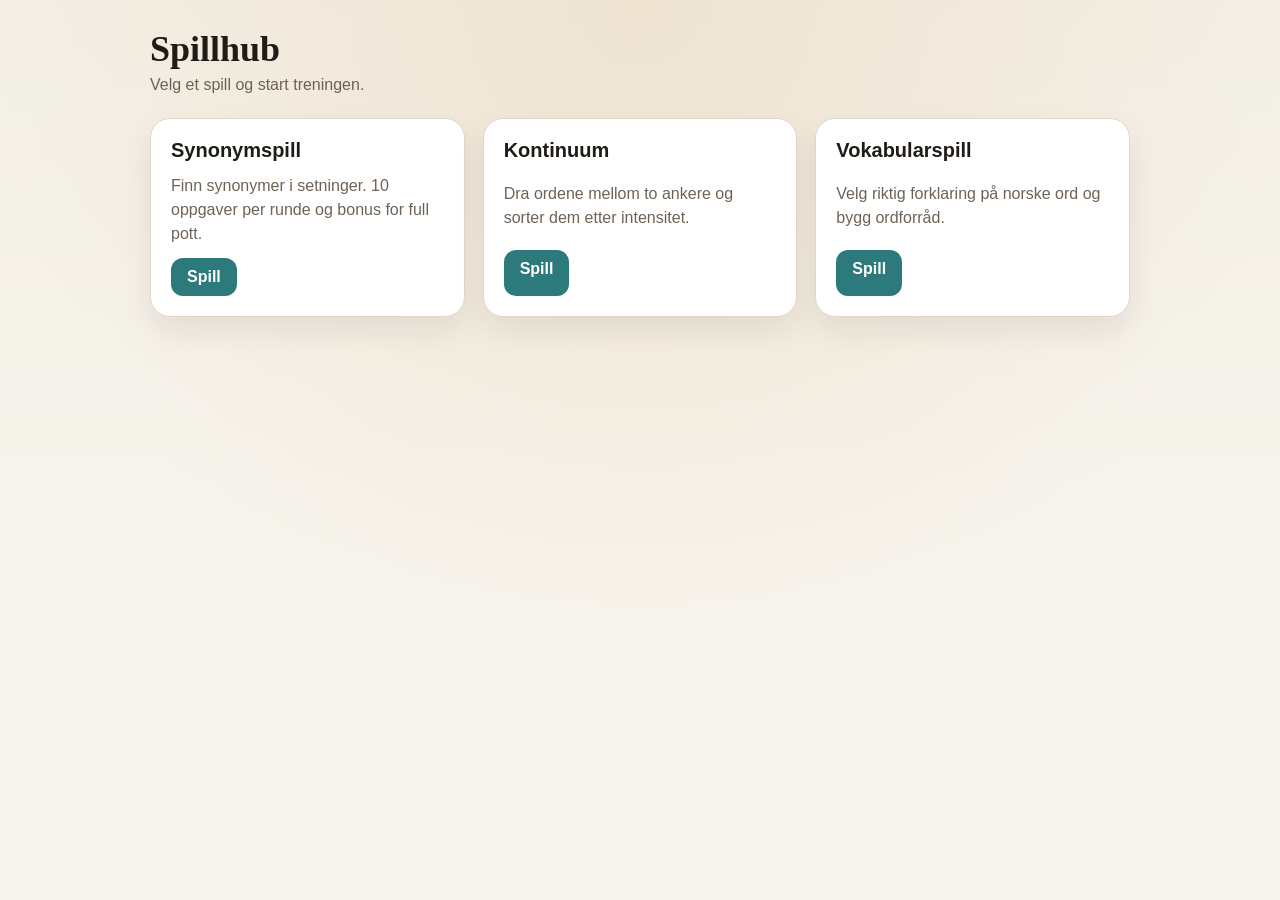
==== index.html @ cb296609 "initial commit" ====
<!doctype html>
<html lang="no">
<head>
  <meta charset="utf-8" />
  <meta name="viewport" content="width=device-width, initial-scale=1" />
  <title>Spillhub</title>
  <link rel="stylesheet" href="style.css" />
</head>
<body>
  <main class="hub">
    <header class="hero">
      <div>
        <div class="hero-title">Spillhub</div>
        <div class="hero-subtitle">Velg et spill og start treningen.</div>
      </div>
    </header>

    <section class="grid">
      <article class="card">
        <div class="card-title">Synonymspill</div>
        <p class="card-text">
          Finn synonymer i setninger. 10 oppgaver per runde og bonus for full pott.
        </p>
        <a class="btn" href="games/synonymspill/index.html">Spill</a>
      </article>

      <article class="card">
        <div class="card-title">Kontinuum</div>
        <p class="card-text">
          Dra ordene mellom to ankere og sorter dem etter intensitet.
        </p>
        <a class="btn" href="games/kontinuum/index.html">Spill</a>
      </article>

      <article class="card">
        <div class="card-title">Vokabularspill</div>
        <p class="card-text">
          Velg riktig forklaring p&aring; norske ord og bygg ordforr&aring;d.
        </p>
        <a class="btn" href="games/vokabularspill/index.html">Spill</a>
      </article>
    </section>
  </main>
</body>
</html>
---- style.css ----
:root {
  --bg: #f3efe6;
  --card: #ffffff;
  --ink: #1f1b16;
  --muted: #6e6256;
  --accent: #2c7a7b;
  --line: #e2d7c7;
}

* {
  box-sizing: border-box;
}

body {
  margin: 0;
  font-family: "Trebuchet MS", "Lucida Sans Unicode", sans-serif;
  background:
    radial-gradient(circle at top, #efe4d2, transparent 60%),
    linear-gradient(180deg, var(--bg), #f8f5ee 70%);
  color: var(--ink);
  min-height: 100vh;
  padding: 28px 16px 48px;
}

.hub {
  max-width: 980px;
  margin: 0 auto;
  display: grid;
  gap: 24px;
}

.hero-title {
  font-family: "Palatino Linotype", "Book Antiqua", Palatino, serif;
  font-size: 36px;
  font-weight: 700;
}

.hero-subtitle {
  color: var(--muted);
  margin-top: 6px;
}

.grid {
  display: grid;
  gap: 18px;
  grid-template-columns: repeat(auto-fit, minmax(260px, 1fr));
}

.card {
  background: var(--card);
  border: 1px solid var(--line);
  border-radius: 20px;
  padding: 20px;
  box-shadow: 0 14px 30px rgba(31, 27, 22, 0.08);
  display: grid;
  gap: 12px;
}

.card-title {
  font-size: 20px;
  font-weight: 700;
}

.card-text {
  color: var(--muted);
  line-height: 1.5;
  margin: 0;
}

.btn {
  justify-self: start;
  text-decoration: none;
  background: var(--accent);
  color: #fff;
  border-radius: 12px;
  padding: 10px 16px;
  font-weight: 700;
}
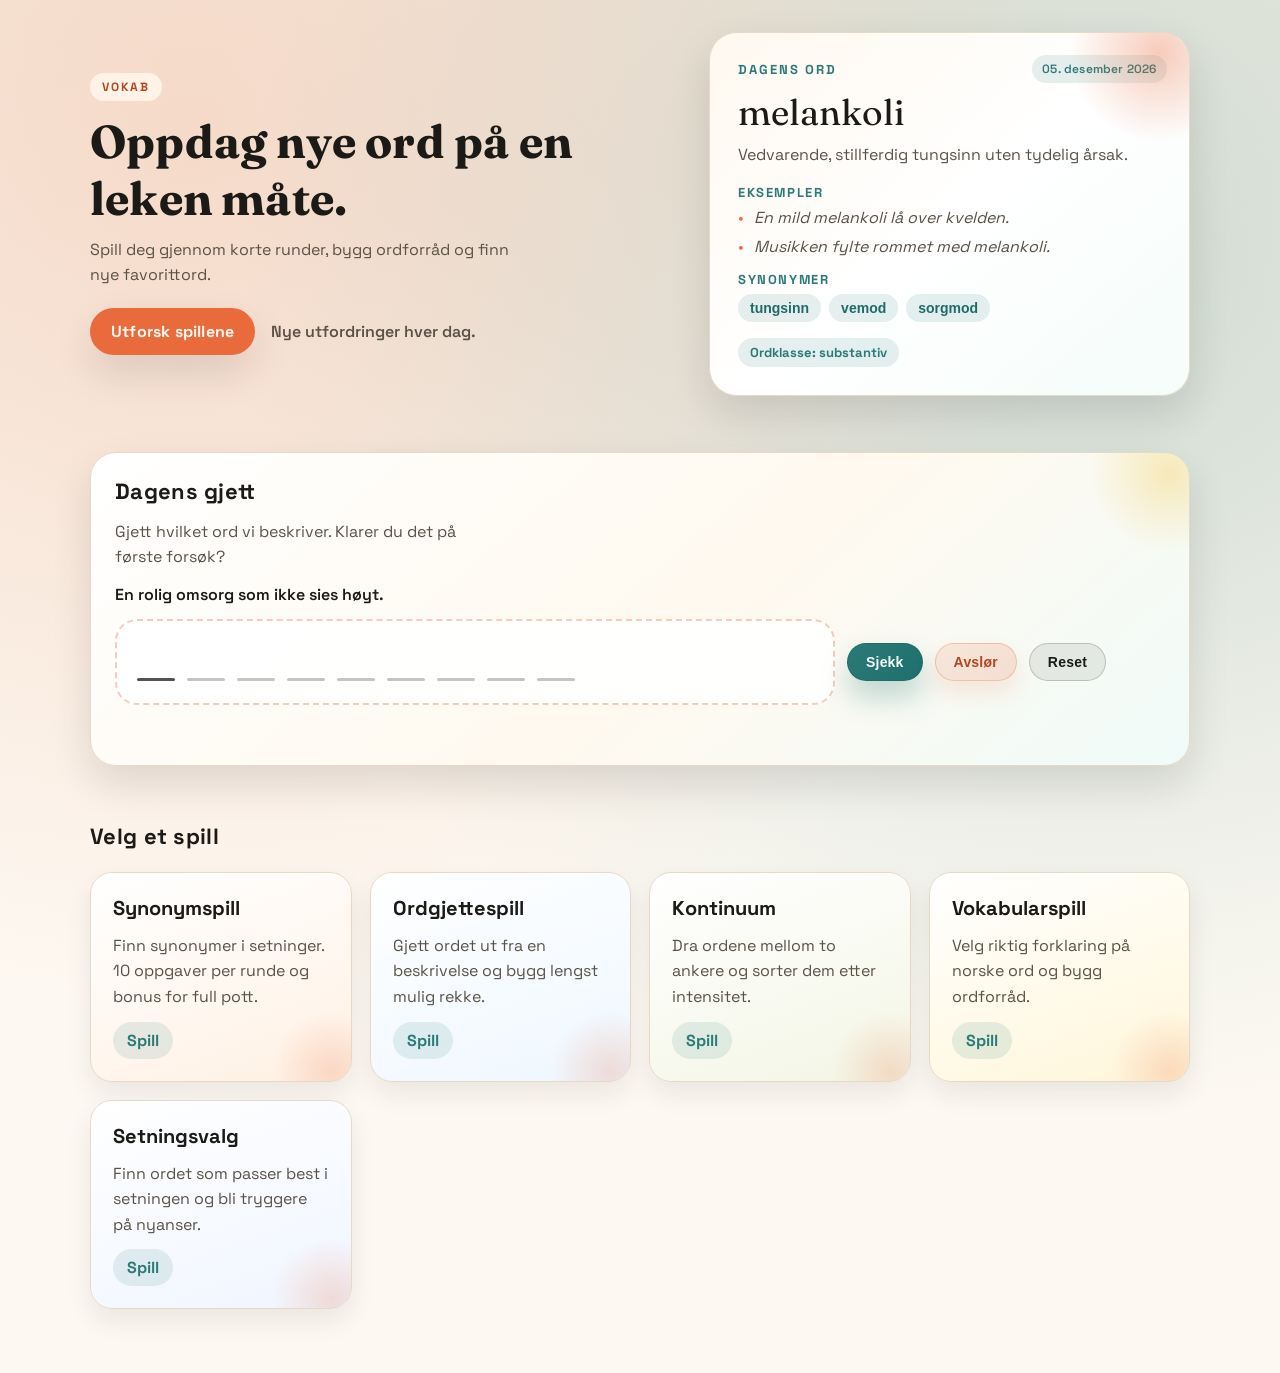
==== commit e16a1eb8: "Ny versjon av Vokabul med to nye spill" ====
--- a/index.html
+++ b/index.html
@@ -4,42 +4,129 @@
   <meta charset="utf-8" />
   <meta name="viewport" content="width=device-width, initial-scale=1" />
   <title>Spillhub</title>
+  <link rel="preconnect" href="https://fonts.googleapis.com" />
+  <link rel="preconnect" href="https://fonts.gstatic.com" crossorigin />
+  <link href="https://fonts.googleapis.com/css2?family=Fraunces:wght@600;700&family=Space+Grotesk:wght@400;600;700&display=swap" rel="stylesheet" />
   <link rel="stylesheet" href="style.css" />
 </head>
 <body>
-  <main class="hub">
+  <main class="landing">
     <header class="hero">
-      <div>
-        <div class="hero-title">Spillhub</div>
-        <div class="hero-subtitle">Velg et spill og start treningen.</div>
+      <div class="hero-copy">
+        <div class="hero-kicker">Vokab</div>
+        <h1>Oppdag nye ord p&aring; en leken m&aring;te.</h1>
+        <p class="hero-subtitle">
+          Spill deg gjennom korte runder, bygg ordforr&aring;d og finn nye favorittord.
+        </p>
+        <div class="hero-actions">
+          <a class="btn primary" href="#spill">Utforsk spillene</a>
+          <span class="hero-note">Nye utfordringer hver dag.</span>
+        </div>
+      </div>
+
+      <div class="daily-card" id="dagens-ord">
+        <div class="daily-label">Dagens ord</div>
+        <div class="daily-date" id="word-date"></div>
+        <div class="daily-word" id="word-title">Laster ord...</div>
+        <p class="daily-desc" id="word-desc">
+          Finner et uvanlig ord og en forklaring som passer i dag.
+        </p>
+        <div class="daily-details">
+          <div class="daily-block">
+            <div class="daily-block-title">Eksempler</div>
+            <ul class="daily-list" id="word-examples"></ul>
+          </div>
+          <div class="daily-block">
+            <div class="daily-block-title">Synonymer</div>
+            <div class="daily-tags" id="word-synonyms"></div>
+          </div>
+        </div>
+        <div class="daily-meta" id="word-meta"></div>
       </div>
     </header>
 
-    <section class="grid">
-      <article class="card">
-        <div class="card-title">Synonymspill</div>
-        <p class="card-text">
-          Finn synonymer i setninger. 10 oppgaver per runde og bonus for full pott.
+    <section class="quick-guess" id="dagens-gjett">
+      <div class="quick-card">
+        <div class="quick-title">Dagens gjett</div>
+        <p class="quick-text">
+          Gjett hvilket ord vi beskriver. Klarer du det p&aring; f&oslash;rste fors&oslash;k?
         </p>
-        <a class="btn" href="games/synonymspill/index.html">Spill</a>
-      </article>
+        <div class="quick-clue" id="quick-clue">Laster oppgave...</div>
+        <div class="quick-form">
+          <div class="quick-slots" id="quick-slots" role="textbox" tabindex="0" aria-label="Skriv ordet"></div>
+          <button class="btn secondary" id="quick-check" type="button">Sjekk</button>
+          <button class="btn ghost" id="quick-reveal" type="button">Avsl&oslash;r</button>
+          <button class="btn admin" id="quick-reset" type="button">Reset</button>
+        </div>
+        <div class="quick-feedback" id="quick-feedback"></div>
+      </div>
+    </section>
 
-      <article class="card">
-        <div class="card-title">Kontinuum</div>
-        <p class="card-text">
-          Dra ordene mellom to ankere og sorter dem etter intensitet.
-        </p>
-        <a class="btn" href="games/kontinuum/index.html">Spill</a>
-      </article>
+    <section class="games" id="spill">
+      <div class="section-title">Velg et spill</div>
+      <div class="grid">
+        <a class="card card-synonym" href="games/synonymspill/index.html">
+          <div class="card-title">Synonymspill</div>
+          <p class="card-text">
+            Finn synonymer i setninger. 10 oppgaver per runde og bonus for full pott.
+          </p>
+          <span class="card-cta">Spill</span>
+        </a>
 
-      <article class="card">
-        <div class="card-title">Vokabularspill</div>
-        <p class="card-text">
-          Velg riktig forklaring p&aring; norske ord og bygg ordforr&aring;d.
-        </p>
-        <a class="btn" href="games/vokabularspill/index.html">Spill</a>
-      </article>
+        <a class="card card-ordgjett" href="games/ordgjettespill/index.html">
+          <div class="card-title">Ordgjettespill</div>
+          <p class="card-text">
+            Gjett ordet ut fra en beskrivelse og bygg lengst mulig rekke.
+          </p>
+          <span class="card-cta">Spill</span>
+        </a>
+
+        <a class="card card-kontinuum" href="games/kontinuum/index.html">
+          <div class="card-title">Kontinuum</div>
+          <p class="card-text">
+            Dra ordene mellom to ankere og sorter dem etter intensitet.
+          </p>
+          <span class="card-cta">Spill</span>
+        </a>
+
+        <a class="card card-vokabular" href="games/vokabularspill/index.html">
+          <div class="card-title">Vokabularspill</div>
+          <p class="card-text">
+            Velg riktig forklaring p&aring; norske ord og bygg ordforr&aring;d.
+          </p>
+          <span class="card-cta">Spill</span>
+        </a>
+
+        <a class="card card-setning" href="games/setningsvalg/index.html">
+          <div class="card-title">Setningsvalg</div>
+          <p class="card-text">
+            Finn ordet som passer best i setningen og bli tryggere p&aring; nyanser.
+          </p>
+          <span class="card-cta">Spill</span>
+        </a>
+      </div>
     </section>
   </main>
+
+  <script>
+    (function () {
+      if (window.location.protocol === "file:") {
+        const titleEl = document.getElementById("word-title");
+        const descEl = document.getElementById("word-desc");
+        if (titleEl) titleEl.textContent = "Start en lokal server";
+        if (descEl) {
+          descEl.textContent =
+            "ES-moduler kan ikke lastes direkte fra file://. Kjør siden via localhost for å se dagens ord.";
+        }
+        return;
+      }
+
+      const moduleScript = document.createElement("script");
+      moduleScript.type = "module";
+      moduleScript.textContent =
+        'import { loadDailyWord, loadQuickGuess } from "./js/words/index.js"; loadDailyWord(); loadQuickGuess();';
+      document.head.appendChild(moduleScript);
+    })();
+  </script>
 </body>
 </html>
--- a/style.css
+++ b/style.css
@@ -1,10 +1,13 @@
 :root {
-  --bg: #f3efe6;
+  --bg: #f7f1e6;
   --card: #ffffff;
-  --ink: #1f1b16;
-  --muted: #6e6256;
-  --accent: #2c7a7b;
-  --line: #e2d7c7;
+  --ink: #1b1a17;
+  --muted: #5a5247;
+  --accent: #e96b3c;
+  --accent-2: #2b7a78;
+  --accent-3: #f2c94c;
+  --line: #e7d9c7;
+  --shadow: 0 18px 40px rgba(21, 18, 14, 0.12);
 }
 
 * {
@@ -13,47 +16,668 @@
 
 body {
   margin: 0;
-  font-family: "Trebuchet MS", "Lucida Sans Unicode", sans-serif;
+  font-family: "Space Grotesk", "Trebuchet MS", sans-serif;
   background:
-    radial-gradient(circle at top, #efe4d2, transparent 60%),
-    linear-gradient(180deg, var(--bg), #f8f5ee 70%);
+    radial-gradient(circle at 15% 10%, rgba(233, 107, 60, 0.18), transparent 55%),
+    radial-gradient(circle at 85% 20%, rgba(43, 122, 120, 0.2), transparent 55%),
+    linear-gradient(180deg, var(--bg), #fdf9f2 65%);
   color: var(--ink);
   min-height: 100vh;
-  padding: 28px 16px 48px;
-}
-
-.hub {
-  max-width: 980px;
+  padding: 32px 16px 64px;
+}
+
+.landing {
+  max-width: 1100px;
   margin: 0 auto;
   display: grid;
-  gap: 24px;
-}
-
-.hero-title {
-  font-family: "Palatino Linotype", "Book Antiqua", Palatino, serif;
-  font-size: 36px;
-  font-weight: 700;
+  gap: 56px;
+}
+
+.hero {
+  display: grid;
+  gap: 32px;
+  grid-template-columns: minmax(0, 1.1fr) minmax(0, 0.9fr);
+  align-items: center;
+  animation: fadeUp 0.8s ease both;
+}
+
+.hero-copy h1 {
+  font-family: "Fraunces", "Times New Roman", serif;
+  font-size: clamp(32px, 4vw, 46px);
+  margin: 12px 0 10px;
+  letter-spacing: 0.2px;
+}
+
+.hero-kicker {
+  display: inline-flex;
+  align-items: center;
+  gap: 8px;
+  background: #fff3e8;
+  color: #b34720;
+  padding: 6px 12px;
+  border-radius: 999px;
+  font-weight: 700;
+  text-transform: uppercase;
+  letter-spacing: 1.8px;
+  font-size: 12px;
 }
 
 .hero-subtitle {
   color: var(--muted);
+  margin: 0;
+  max-width: 440px;
+  line-height: 1.6;
+}
+
+.hero-actions {
+  display: flex;
+  flex-wrap: wrap;
+  align-items: center;
+  gap: 16px;
+  margin-top: 20px;
+}
+
+.hero-note {
+  color: var(--muted);
+  font-weight: 600;
+}
+
+.btn {
+  display: inline-flex;
+  align-items: center;
+  gap: 10px;
+  text-decoration: none;
+  background: var(--accent);
+  color: #fff8f2;
+  border: 1px solid transparent;
+  border-radius: 999px;
+  padding: 12px 20px;
+  font-weight: 700;
+  letter-spacing: 0.2px;
+  box-shadow: var(--shadow);
+  transition: transform 0.2s ease, box-shadow 0.2s ease;
+}
+
+.btn:focus-visible {
+  outline: 3px solid rgba(233, 107, 60, 0.35);
+  outline-offset: 2px;
+}
+
+.btn:hover {
+  transform: translateY(-2px);
+  box-shadow: 0 22px 40px rgba(233, 107, 60, 0.28);
+}
+
+.daily-card {
+  background: linear-gradient(140deg, #fff8ef, #ffffff 50%, #f5fdfb 100%);
+  border: 1px solid var(--line);
+  border-radius: 28px;
+  padding: 28px;
+  box-shadow: var(--shadow);
+  position: relative;
+  overflow: hidden;
+  min-height: 240px;
+  animation: floatIn 1s ease both;
+}
+
+.daily-card::after {
+  content: "";
+  position: absolute;
+  width: 180px;
+  height: 180px;
+  right: -60px;
+  top: -70px;
+  background: radial-gradient(circle, rgba(233, 107, 60, 0.35), transparent 70%);
+}
+
+.daily-label {
+  font-size: 13px;
+  text-transform: uppercase;
+  letter-spacing: 2px;
+  font-weight: 700;
+  color: var(--accent-2);
+}
+
+.daily-date {
+  position: absolute;
+  top: 22px;
+  right: 22px;
+  font-size: 12px;
+  font-weight: 600;
+  color: var(--accent-2);
+  background: rgba(43, 122, 120, 0.12);
+  padding: 6px 10px;
+  border-radius: 999px;
+  letter-spacing: 0.2px;
+}
+
+.daily-word {
+  font-family: "Fraunces", "Times New Roman", serif;
+  font-size: clamp(28px, 3.4vw, 36px);
+  margin: 12px 0 8px;
+}
+
+.daily-desc {
+  color: var(--muted);
+  line-height: 1.6;
+  margin: 0 0 16px;
+}
+
+.daily-details {
+  display: grid;
+  gap: 14px;
+  margin-bottom: 16px;
+}
+
+.daily-block-title {
+  font-size: 13px;
+  text-transform: uppercase;
+  letter-spacing: 1.6px;
+  font-weight: 700;
+  color: var(--accent-2);
+  margin-bottom: 6px;
+}
+
+.daily-list {
+  list-style: none;
+  padding: 0;
+  margin: 0;
+  display: grid;
+  gap: 8px;
+  color: var(--muted);
+}
+
+.daily-list li {
+  position: relative;
+  padding-left: 16px;
+}
+
+.daily-list li::before {
+  content: "•";
+  position: absolute;
+  left: 0;
+  color: var(--accent);
+}
+
+.daily-tags {
+  display: flex;
+  flex-wrap: wrap;
+  gap: 8px;
+}
+
+.daily-tag {
+  display: inline-flex;
+  align-items: center;
+  padding: 6px 12px;
+  border-radius: 999px;
+  font-weight: 600;
+  font-size: 14px;
+  color: #1e6b69;
+  background: rgba(43, 122, 120, 0.12);
+  border: none;
+}
+
+.daily-tag-button {
+  cursor: pointer;
+  transition: transform 0.15s ease, box-shadow 0.15s ease;
+}
+
+.daily-tag-button:hover {
+  transform: translateY(-1px);
+  box-shadow: 0 10px 18px rgba(43, 122, 120, 0.18);
+}
+
+.daily-tag-button:focus-visible {
+  outline: 2px solid rgba(43, 122, 120, 0.4);
+  outline-offset: 2px;
+}
+
+.daily-meta {
+  font-weight: 700;
+  font-size: 13px;
+  color: var(--accent-2);
+  background: rgba(43, 122, 120, 0.12);
+  padding: 6px 12px;
+  border-radius: 999px;
+  display: inline-flex;
+}
+
+.daily-meta-button {
+  border: none;
+  cursor: pointer;
+  transition: transform 0.15s ease, box-shadow 0.15s ease;
+}
+
+.daily-meta-button:hover {
+  transform: translateY(-1px);
+  box-shadow: 0 10px 18px rgba(43, 122, 120, 0.18);
+}
+
+.daily-meta-button:focus-visible {
+  outline: 2px solid rgba(43, 122, 120, 0.4);
+  outline-offset: 2px;
+}
+
+.quick-guess {
+  display: grid;
+  gap: 18px;
+  grid-template-columns: 1fr;
+  animation: fadeUp 0.8s ease both;
+  animation-delay: 0.15s;
+}
+
+.quick-text {
+  margin: 0;
+  color: var(--muted);
+  line-height: 1.6;
+  max-width: 360px;
+}
+
+.quick-card {
+  background: linear-gradient(140deg, #ffffff, #fff9ef 55%, #f0fbf9 100%);
+  border: 1px solid var(--line);
+  border-radius: 26px;
+  padding: 24px;
+  box-shadow: var(--shadow);
+  display: grid;
+  gap: 14px;
+  position: relative;
+  overflow: hidden;
+}
+
+.quick-card::after {
+  content: "";
+  position: absolute;
+  width: 160px;
+  height: 160px;
+  right: -60px;
+  top: -60px;
+  background: radial-gradient(circle, rgba(242, 201, 76, 0.35), transparent 70%);
+}
+
+.quick-label {
+  font-size: 13px;
+  text-transform: uppercase;
+  letter-spacing: 2px;
+  font-weight: 700;
+  color: var(--accent-2);
+}
+
+.quick-title {
+  font-weight: 700;
+  font-size: 22px;
+  letter-spacing: 0.3px;
+}
+
+.quick-clue {
+  font-weight: 600;
+  color: var(--ink);
+}
+
+.quick-form {
+  display: flex;
+  flex-wrap: wrap;
+  gap: 12px;
+  align-items: center;
+}
+
+.quick-slots {
+  display: flex;
+  flex-wrap: wrap;
+  gap: 8px;
+  align-items: center;
+  min-height: 78px;
+  padding: 14px 18px;
+  border-radius: 22px;
+  background: rgba(255, 255, 255, 0.9);
+  border: 2px dashed rgba(233, 107, 60, 0.35);
+  cursor: text;
+  width: min(720px, 100%);
+}
+
+.quick-slots:focus {
+  outline: 2px solid rgba(233, 107, 60, 0.35);
+  border-color: rgba(233, 107, 60, 0.6);
+}
+
+.quick-slot {
+  width: 42px;
+  height: 54px;
+  display: inline-flex;
+  align-items: center;
+  justify-content: center;
+  font-weight: 700;
+  font-size: 20px;
+  text-transform: lowercase;
+  position: relative;
+}
+
+.quick-slot::after {
+  content: "";
+  position: absolute;
+  left: 2px;
+  right: 2px;
+  bottom: 8px;
+  height: 3px;
+  border-radius: 999px;
+  background: rgba(27, 26, 23, 0.25);
+}
+
+.quick-slot.is-active {
+  animation: caretBlink 1s steps(2, start) infinite;
+}
+
+.quick-slot.is-active::after {
+  background: rgba(27, 26, 23, 0.75);
+}
+
+.quick-slots.is-locked .quick-slot {
+  color: var(--accent-2);
+}
+
+.quick-slots.is-locked .quick-slot.is-active {
+  animation: none;
+}
+
+.quick-slots.is-locked .quick-slot::after {
+  background: rgba(43, 122, 120, 0.35);
+}
+
+.btn.secondary {
+  background: linear-gradient(135deg, #2b7a78, #1f6f6c);
+  color: #f3fffe;
+  border-color: rgba(18, 95, 92, 0.35);
+  box-shadow: 0 16px 28px rgba(43, 122, 120, 0.28);
+}
+
+.btn.ghost {
+  background: linear-gradient(135deg, rgba(233, 107, 60, 0.12), rgba(233, 107, 60, 0.2));
+  color: #b34720;
+  border-color: rgba(233, 107, 60, 0.3);
+  box-shadow: 0 12px 22px rgba(233, 107, 60, 0.14);
+}
+
+.btn.ghost:hover {
+  box-shadow: 0 16px 28px rgba(233, 107, 60, 0.2);
+}
+
+.btn.secondary:hover {
+  box-shadow: 0 22px 40px rgba(43, 122, 120, 0.32);
+}
+
+.btn.admin {
+  background: rgba(27, 26, 23, 0.08);
+  color: var(--ink);
+  border-color: rgba(27, 26, 23, 0.2);
+  box-shadow: none;
+}
+
+.btn.admin:hover {
+  box-shadow: 0 12px 22px rgba(27, 26, 23, 0.12);
+}
+
+.quick-form .btn {
+  padding: 10px 18px;
+  font-size: 14px;
+}
+
+.quick-feedback {
+  min-height: 22px;
+  font-weight: 600;
+  display: grid;
+  gap: 12px;
+}
+
+.quick-message {
+  margin: 0;
+  font-weight: 600;
+}
+
+.quick-detail {
+  background: rgba(255, 255, 255, 0.85);
+  border: 1px solid var(--line);
+  border-radius: 18px;
+  padding: 16px 18px;
+  display: grid;
+  gap: 8px;
+  box-shadow: inset 0 1px 0 rgba(255, 255, 255, 0.7);
+}
+
+.quick-detail-word {
+  font-family: "Fraunces", "Times New Roman", serif;
+  font-size: 20px;
+  color: #b34720;
+  letter-spacing: 0.3px;
+}
+
+.quick-detail-heading {
+  text-transform: uppercase;
+  letter-spacing: 1.6px;
+  font-size: 12px;
+  font-weight: 700;
+  color: var(--accent-2);
   margin-top: 6px;
 }
 
+.quick-detail-body {
+  margin: 0;
+  color: var(--muted);
+  line-height: 1.55;
+  font-weight: 500;
+}
+
+.quick-detail-see {
+  margin: 0;
+  color: var(--accent-2);
+  font-weight: 700;
+}
+
+.quick-detail-see-link {
+  background: none;
+  border: none;
+  color: var(--accent-2);
+  font-weight: 700;
+  padding: 0;
+  cursor: pointer;
+  text-decoration: none;
+}
+
+.quick-detail-see-link:hover,
+.quick-detail-see-link:focus-visible {
+  text-decoration: underline;
+  text-underline-offset: 3px;
+}
+
+.quick-detail-see-link:focus-visible {
+  outline: 2px solid rgba(43, 122, 120, 0.4);
+  outline-offset: 2px;
+}
+
+.quick-modal-backdrop {
+  position: fixed;
+  inset: 0;
+  background: rgba(233, 107, 60, 0.2);
+  backdrop-filter: blur(6px);
+  display: flex;
+  align-items: center;
+  justify-content: center;
+  padding: 20px;
+  opacity: 0;
+  pointer-events: none;
+  transition: opacity 0.2s ease;
+  z-index: 999;
+}
+
+.quick-modal-backdrop.is-open {
+  opacity: 1;
+  pointer-events: auto;
+}
+
+.quick-modal {
+  background: linear-gradient(160deg, #ffffff, #fff2e6);
+  border: 1px solid var(--line);
+  border-radius: 26px;
+  box-shadow: 0 24px 50px rgba(27, 26, 23, 0.2);
+  padding: 24px;
+  width: min(560px, 100%);
+  display: grid;
+  gap: 12px;
+  position: relative;
+  animation: floatIn 0.3s ease both;
+}
+
+.quick-modal-title {
+  font-family: "Fraunces", "Times New Roman", serif;
+  font-size: 22px;
+  color: #b34720;
+}
+
+.quick-modal-content {
+  display: grid;
+  gap: 10px;
+  max-width: 420px;
+}
+
+.quick-modal-close {
+  position: absolute;
+  top: 14px;
+  right: 14px;
+  width: 34px;
+  height: 34px;
+  border-radius: 50%;
+  border: 1px solid rgba(27, 26, 23, 0.12);
+  background: rgba(255, 255, 255, 0.8);
+  font-size: 18px;
+  cursor: pointer;
+}
+
+.quick-modal-close:focus-visible {
+  outline: 2px solid rgba(233, 107, 60, 0.45);
+  outline-offset: 2px;
+}
+
+.quick-detail-example {
+  margin: 0;
+  color: var(--ink);
+}
+
+.quick-detail-example em {
+  font-style: italic;
+}
+
+.quick-detail-meta {
+  justify-self: start;
+  background: rgba(43, 122, 120, 0.12);
+  color: var(--accent-2);
+  font-weight: 700;
+  padding: 6px 12px;
+  border-radius: 999px;
+  font-size: 13px;
+}
+
+.quick-detail-meta-button {
+  border: none;
+  cursor: pointer;
+  transition: transform 0.15s ease, box-shadow 0.15s ease;
+}
+
+.quick-detail-meta-button:hover {
+  transform: translateY(-1px);
+  box-shadow: 0 10px 18px rgba(43, 122, 120, 0.18);
+}
+
+.quick-detail-meta-button:focus-visible {
+  outline: 2px solid rgba(43, 122, 120, 0.4);
+  outline-offset: 2px;
+}
+
+.quick-feedback[data-state="success"] {
+  color: #227064;
+}
+
+.quick-feedback[data-state="warn"] {
+  color: #8a5a2c;
+}
+
+.quick-feedback[data-state="error"] {
+  color: #a54532;
+}
+
+.quick-link {
+  color: var(--accent-2);
+  font-weight: 700;
+  text-decoration: none;
+  display: inline-flex;
+  gap: 6px;
+  align-items: center;
+}
+
+.quick-link:hover {
+  text-decoration: underline;
+}
+
+.games {
+  display: grid;
+  gap: 22px;
+}
+
+.section-title {
+  font-weight: 700;
+  font-size: 22px;
+  letter-spacing: 0.3px;
+}
+
 .grid {
   display: grid;
   gap: 18px;
-  grid-template-columns: repeat(auto-fit, minmax(260px, 1fr));
+  grid-template-columns: repeat(auto-fit, minmax(240px, 1fr));
 }
 
 .card {
   background: var(--card);
   border: 1px solid var(--line);
-  border-radius: 20px;
-  padding: 20px;
-  box-shadow: 0 14px 30px rgba(31, 27, 22, 0.08);
+  border-radius: 22px;
+  padding: 22px;
+  box-shadow: 0 12px 26px rgba(27, 26, 23, 0.08);
   display: grid;
   gap: 12px;
+  text-decoration: none;
+  color: inherit;
+  position: relative;
+  overflow: hidden;
+  transform: translateY(8px);
+  opacity: 0;
+  animation: fadeUp 0.7s ease both;
+}
+
+.card:nth-child(1) {
+  animation-delay: 0.1s;
+}
+
+.card:nth-child(2) {
+  animation-delay: 0.2s;
+}
+
+.card:nth-child(3) {
+  animation-delay: 0.3s;
+}
+
+.card:nth-child(4) {
+  animation-delay: 0.4s;
+}
+
+.card:nth-child(5) {
+  animation-delay: 0.5s;
+}
+
+.card::after {
+  content: "";
+  position: absolute;
+  width: 120px;
+  height: 120px;
+  right: -40px;
+  bottom: -50px;
+  background: radial-gradient(circle, rgba(233, 107, 60, 0.2), transparent 70%);
 }
 
 .card-title {
@@ -63,16 +687,93 @@
 
 .card-text {
   color: var(--muted);
-  line-height: 1.5;
-  margin: 0;
-}
-
-.btn {
+  line-height: 1.6;
+  margin: 0;
+}
+
+.card-cta {
   justify-self: start;
-  text-decoration: none;
-  background: var(--accent);
-  color: #fff;
-  border-radius: 12px;
-  padding: 10px 16px;
-  font-weight: 700;
-}
+  background: rgba(43, 122, 120, 0.12);
+  color: var(--accent-2);
+  font-weight: 700;
+  padding: 8px 14px;
+  border-radius: 999px;
+}
+
+.card-synonym {
+  background: linear-gradient(160deg, #ffffff, #fff1e4);
+}
+
+.card-ordgjett {
+  background: linear-gradient(160deg, #ffffff, #eef7ff);
+}
+
+.card-kontinuum {
+  background: linear-gradient(160deg, #ffffff, #f3f6e5);
+}
+
+.card-vokabular {
+  background: linear-gradient(160deg, #ffffff, #fff6d9);
+}
+
+.card-setning {
+  background: linear-gradient(160deg, #ffffff, #f0f5ff);
+}
+
+.card:hover {
+  transform: translateY(-4px);
+  box-shadow: 0 18px 36px rgba(27, 26, 23, 0.16);
+}
+
+@keyframes fadeUp {
+  from {
+    opacity: 0;
+    transform: translateY(16px);
+  }
+  to {
+    opacity: 1;
+    transform: translateY(0);
+  }
+}
+
+@keyframes floatIn {
+  from {
+    opacity: 0;
+    transform: translateY(18px) scale(0.98);
+  }
+  to {
+    opacity: 1;
+    transform: translateY(0) scale(1);
+  }
+}
+
+@keyframes caretBlink {
+  0%,
+  49% {
+    opacity: 1;
+  }
+  50%,
+  100% {
+    opacity: 0;
+  }
+}
+
+@media (max-width: 860px) {
+  .hero {
+    grid-template-columns: 1fr;
+  }
+
+  .hero-actions {
+    align-items: flex-start;
+  }
+}
+
+@media (max-width: 600px) {
+  body {
+    padding: 24px 14px 52px;
+  }
+
+  .daily-card {
+    padding: 22px;
+  }
+}
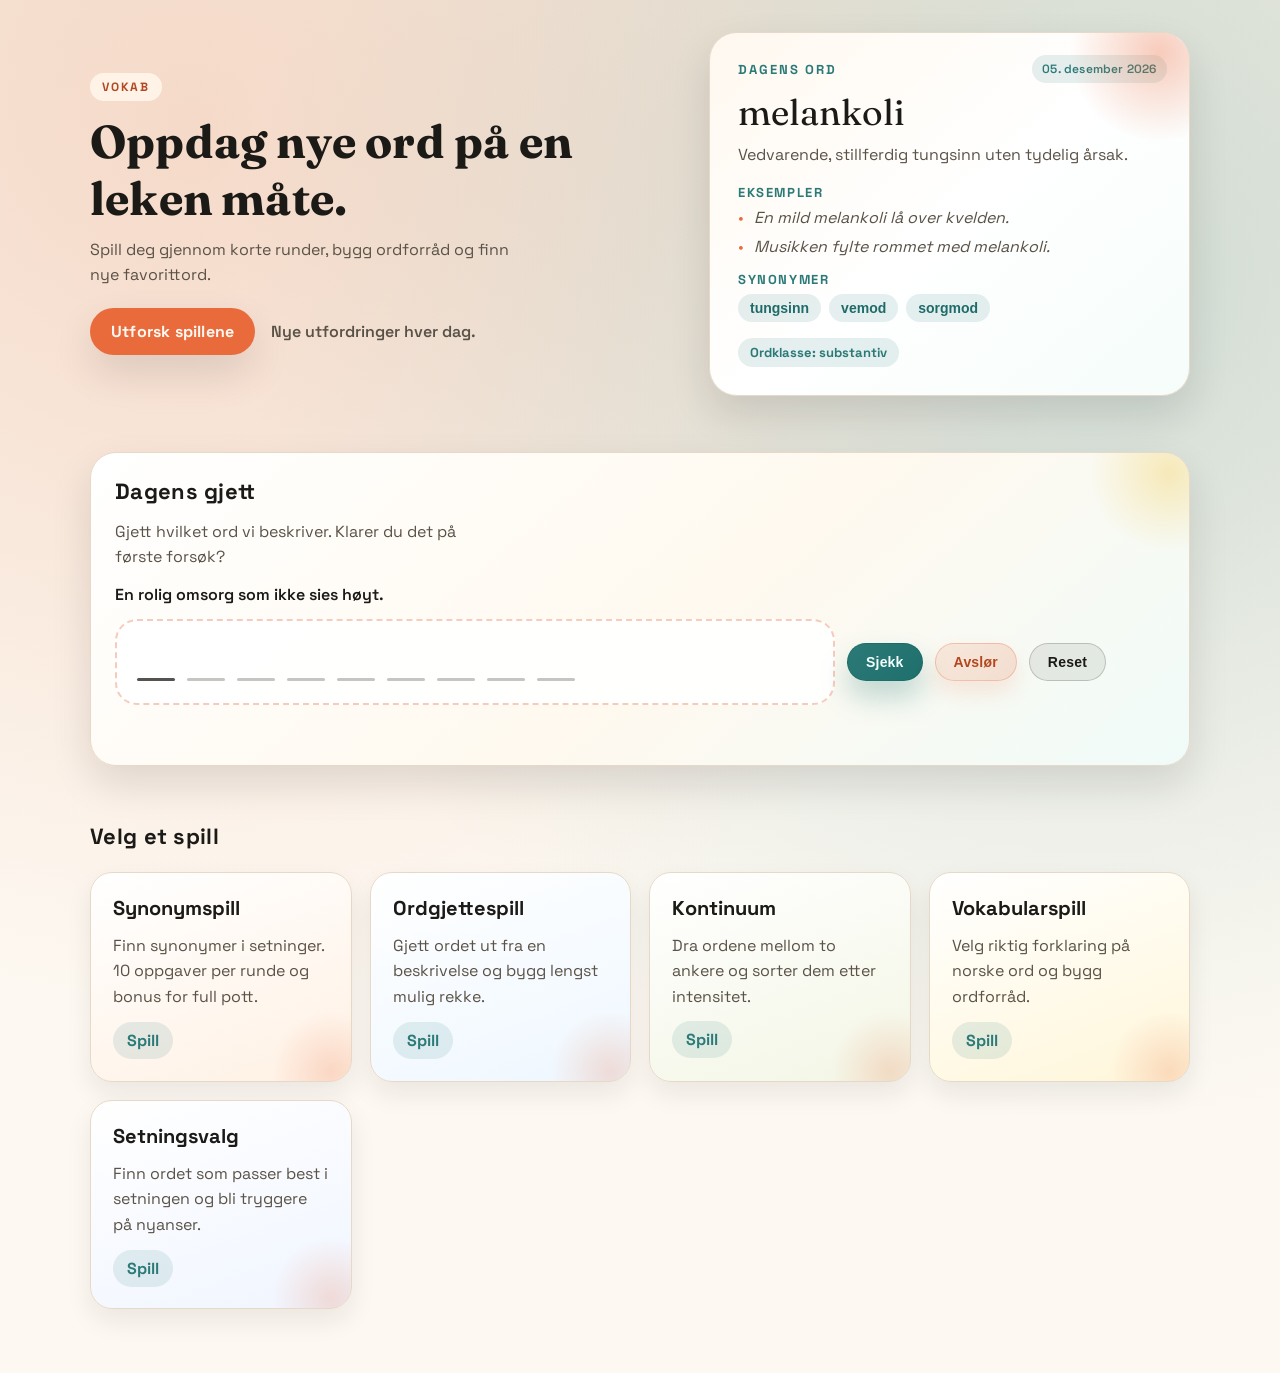
==== commit e71447af: "Ny versjon justering" ====
--- a/index.html
+++ b/index.html
@@ -108,25 +108,10 @@
     </section>
   </main>
 
-  <script>
-    (function () {
-      if (window.location.protocol === "file:") {
-        const titleEl = document.getElementById("word-title");
-        const descEl = document.getElementById("word-desc");
-        if (titleEl) titleEl.textContent = "Start en lokal server";
-        if (descEl) {
-          descEl.textContent =
-            "ES-moduler kan ikke lastes direkte fra file://. Kjør siden via localhost for å se dagens ord.";
-        }
-        return;
-      }
-
-      const moduleScript = document.createElement("script");
-      moduleScript.type = "module";
-      moduleScript.textContent =
-        'import { loadDailyWord, loadQuickGuess } from "./js/words/index.js"; loadDailyWord(); loadQuickGuess();';
-      document.head.appendChild(moduleScript);
-    })();
-  </script>
+  <script src="./js/storage/storage.js"></script>
+  <script src="./js/words/nouns.js"></script>
+  <script src="./js/words/adjectives.js"></script>
+  <script src="./js/words/verbs.js"></script>
+  <script src="./js/words/index.js"></script>
 </body>
 </html>
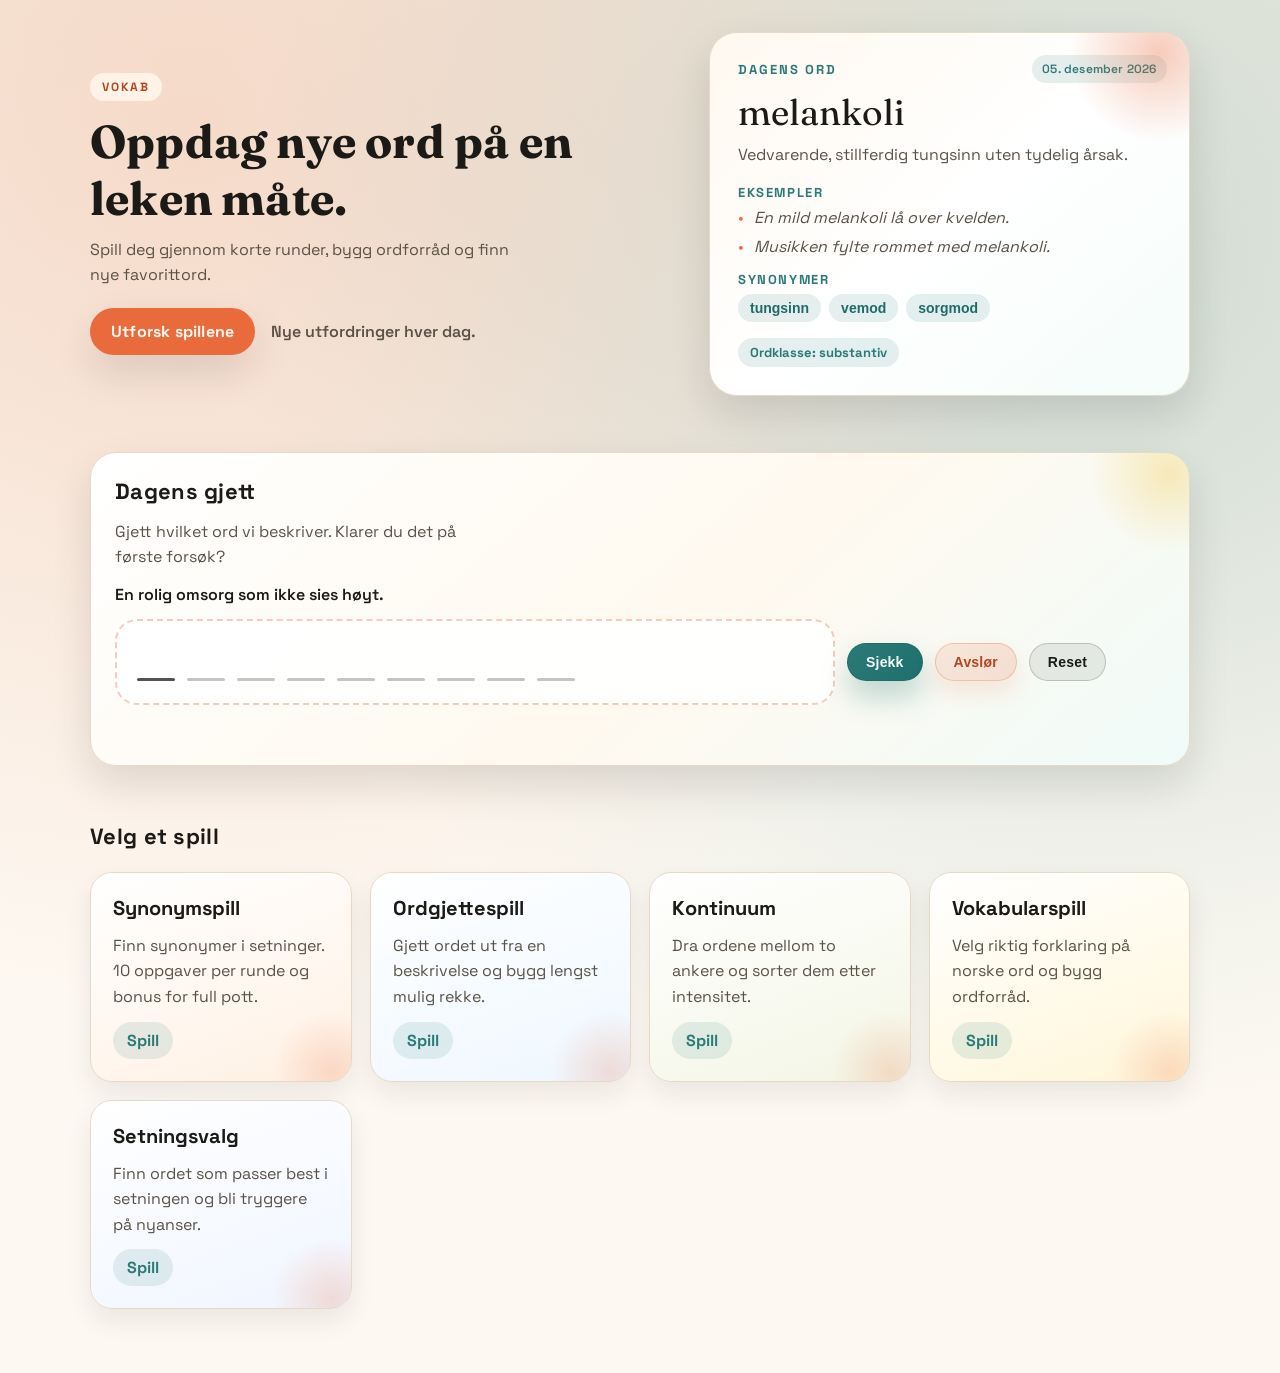
==== commit c742ea56: "asdasdsad" ====
--- a/index.html
+++ b/index.html
@@ -54,6 +54,19 @@
         <div class="quick-clue" id="quick-clue">Laster oppgave...</div>
         <div class="quick-form">
           <div class="quick-slots" id="quick-slots" role="textbox" tabindex="0" aria-label="Skriv ordet"></div>
+          <input
+            class="quick-input"
+            id="quick-input"
+            type="text"
+            inputmode="text"
+            autocomplete="off"
+            autocorrect="off"
+            autocapitalize="none"
+            spellcheck="false"
+            tabindex="-1"
+            aria-label="Skriv ordet"
+            style="position:absolute;width:1px;height:1px;opacity:0;border:0;padding:0;margin:0;background:transparent;color:transparent;caret-color:transparent;"
+          />
           <button class="btn secondary" id="quick-check" type="button">Sjekk</button>
           <button class="btn ghost" id="quick-reveal" type="button">Avsl&oslash;r</button>
           <button class="btn admin" id="quick-reset" type="button">Reset</button>
--- a/style.css
+++ b/style.css
@@ -319,6 +319,19 @@
   flex-wrap: wrap;
   gap: 12px;
   align-items: center;
+}
+
+.quick-input {
+  position: absolute;
+  width: 1px;
+  height: 1px;
+  opacity: 0;
+  border: 0;
+  padding: 0;
+  margin: 0;
+  background: transparent;
+  color: transparent;
+  caret-color: transparent;
 }
 
 .quick-slots {
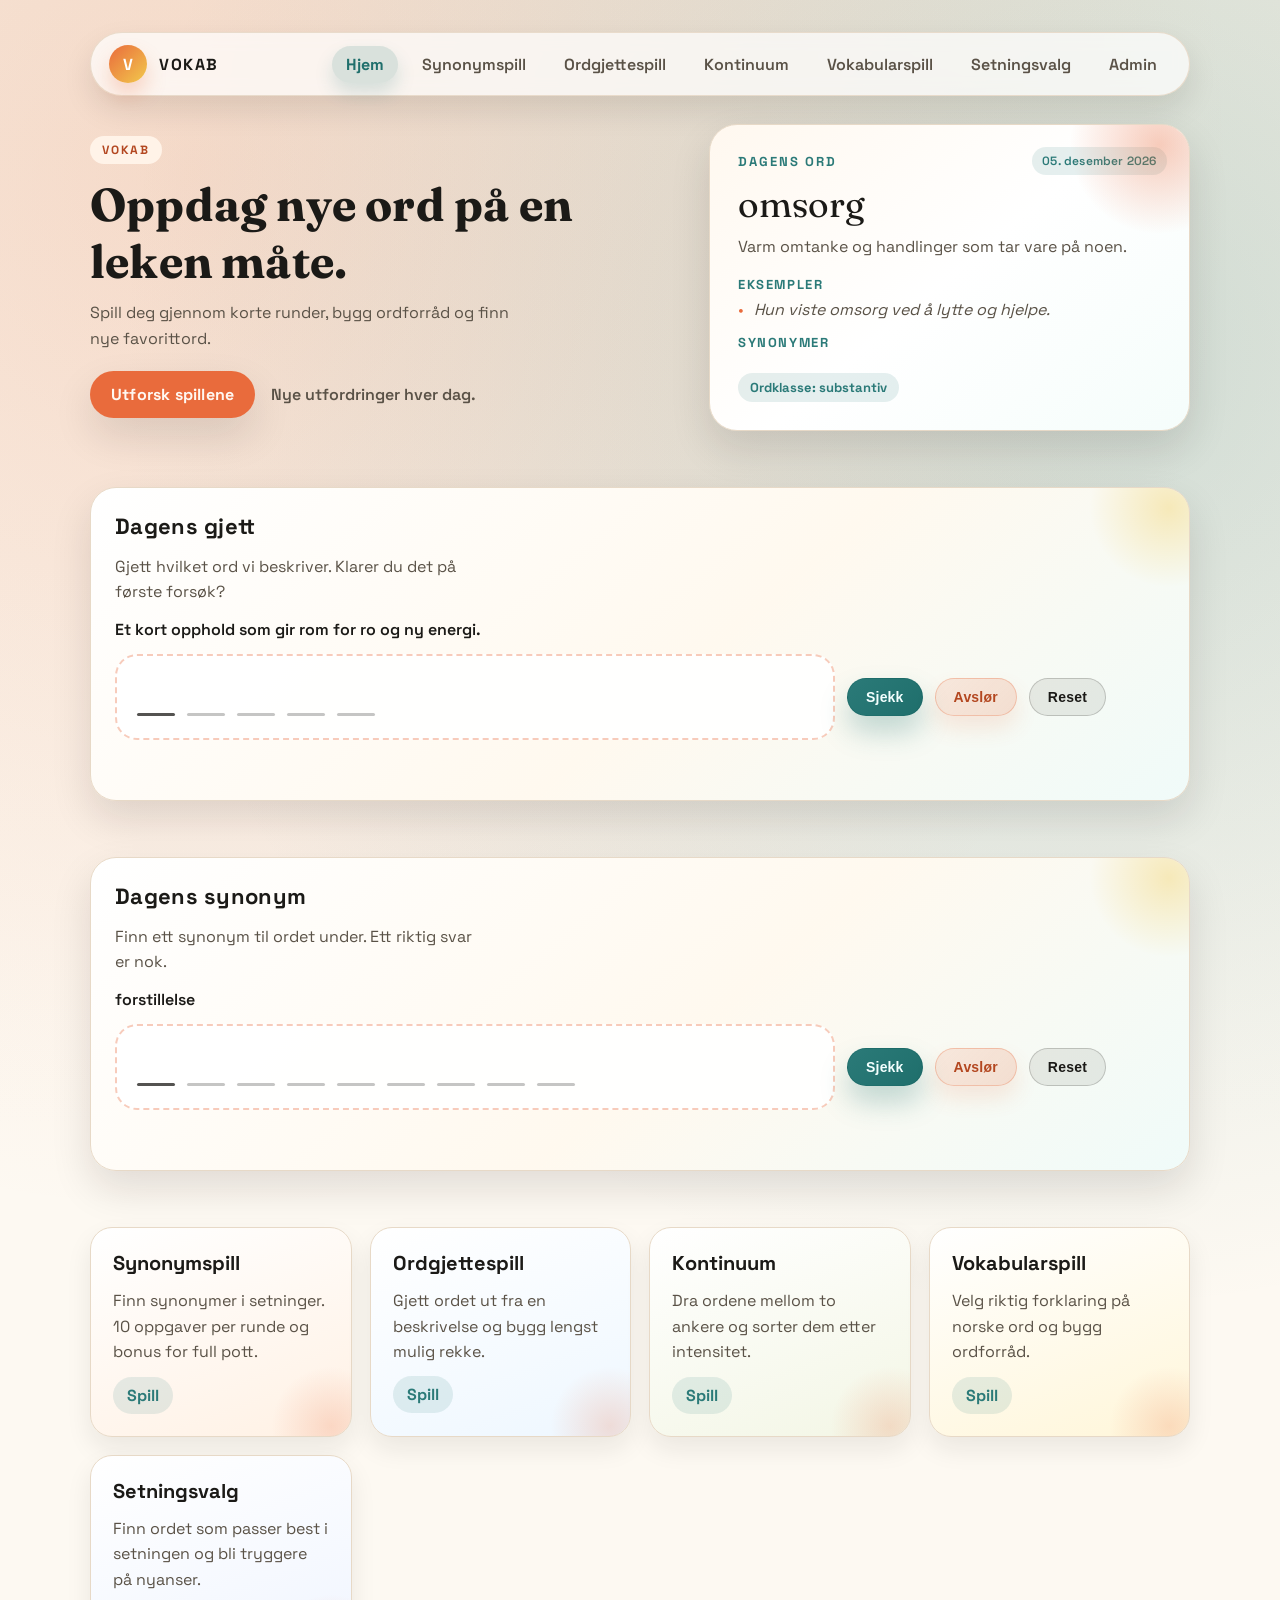
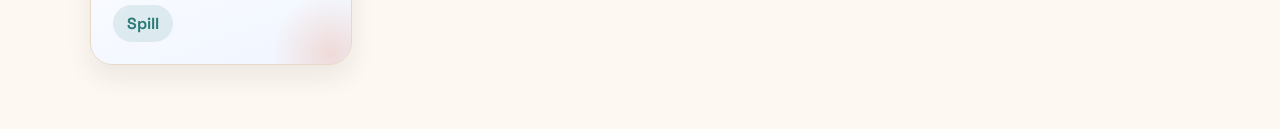
==== commit 284fb801: "Enhance noun definitions and expand CSS styles for improved navigation and admin panel layout - Upda" ====
--- a/index.html
+++ b/index.html
@@ -10,6 +10,21 @@
   <link rel="stylesheet" href="style.css" />
 </head>
 <body>
+  <nav class="site-nav">
+    <a class="brand" href="index.html" aria-label="Hjem">
+      <span class="brand-icon" aria-hidden="true">V</span>
+      <span class="brand-name">Vokab</span>
+    </a>
+    <div class="nav-links" aria-label="Spillmeny">
+      <a class="nav-home is-active" href="index.html" aria-current="page">Hjem</a>
+      <a href="games/synonymspill/index.html">Synonymspill</a>
+      <a href="games/ordgjettespill/index.html">Ordgjettespill</a>
+      <a href="games/kontinuum/index.html">Kontinuum</a>
+      <a href="games/vokabularspill/index.html">Vokabularspill</a>
+      <a href="games/setningsvalg/index.html">Setningsvalg</a>
+      <a href="admin.html">Admin</a>
+    </div>
+  </nav>
   <main class="landing">
     <header class="hero">
       <div class="hero-copy">
@@ -75,8 +90,36 @@
       </div>
     </section>
 
+    <section class="quick-guess" id="dagens-synonym">
+      <div class="quick-card">
+        <div class="quick-title">Dagens synonym</div>
+        <p class="quick-text">
+          Finn ett synonym til ordet under. Ett riktig svar er nok.
+        </p>
+        <div class="quick-clue" id="synonym-word">Laster ord...</div>
+        <div class="quick-form">
+          <div class="quick-slots" id="synonym-slots" role="textbox" tabindex="0" aria-label="Skriv synonymet"></div>
+          <input
+            class="quick-input"
+            id="synonym-input"
+            type="text"
+            inputmode="text"
+            autocomplete="off"
+            autocorrect="off"
+            autocapitalize="none"
+            spellcheck="false"
+            tabindex="-1"
+            aria-label="Skriv synonymet"
+          />
+          <button class="btn secondary" id="synonym-check" type="button">Sjekk</button>
+          <button class="btn ghost" id="synonym-reveal" type="button">Avsl&oslash;r</button>
+          <button class="btn admin" id="synonym-reset" type="button">Reset</button>
+        </div>
+        <div class="quick-feedback" id="synonym-feedback"></div>
+      </div>
+    </section>
+
     <section class="games" id="spill">
-      <div class="section-title">Velg et spill</div>
       <div class="grid">
         <a class="card card-synonym" href="games/synonymspill/index.html">
           <div class="card-title">Synonymspill</div>
--- a/style.css
+++ b/style.css
@@ -26,6 +26,91 @@
   padding: 32px 16px 64px;
 }
 
+.site-nav {
+  max-width: 1100px;
+  margin: 0 auto 28px;
+  padding: 12px 18px;
+  background: rgba(255, 255, 255, 0.7);
+  border: 1px solid rgba(231, 217, 199, 0.9);
+  border-radius: 999px;
+  display: flex;
+  align-items: center;
+  justify-content: space-between;
+  gap: 16px;
+  box-shadow: 0 14px 30px rgba(21, 18, 14, 0.1);
+  backdrop-filter: blur(8px);
+}
+
+.brand {
+  display: inline-flex;
+  align-items: center;
+  gap: 12px;
+  text-decoration: none;
+  color: var(--ink);
+  font-weight: 700;
+}
+
+.brand-icon {
+  width: 38px;
+  height: 38px;
+  border-radius: 50%;
+  display: grid;
+  place-items: center;
+  background: linear-gradient(135deg, #e96b3c, #f2c94c);
+  color: #fff;
+  font-weight: 700;
+  letter-spacing: 0.8px;
+  box-shadow: 0 12px 20px rgba(233, 107, 60, 0.25);
+}
+
+.brand-name {
+  font-size: 16px;
+  text-transform: uppercase;
+  letter-spacing: 1.6px;
+}
+
+.nav-links {
+  display: flex;
+  align-items: center;
+  gap: 10px;
+  flex-wrap: wrap;
+  justify-content: flex-end;
+  font-weight: 600;
+}
+
+.nav-links a {
+  text-decoration: none;
+  color: var(--muted);
+  padding: 8px 14px;
+  border-radius: 999px;
+  transition: background 0.2s ease, color 0.2s ease, transform 0.2s ease;
+}
+
+.nav-links a:hover,
+.nav-links a:focus-visible {
+  background: rgba(233, 107, 60, 0.12);
+  color: #b34720;
+  transform: translateY(-1px);
+}
+
+.nav-links .nav-home {
+  background: rgba(43, 122, 120, 0.12);
+  color: var(--accent-2);
+  font-weight: 700;
+}
+
+.nav-links .nav-home:hover,
+.nav-links .nav-home:focus-visible {
+  background: rgba(43, 122, 120, 0.2);
+  color: #1f6f6c;
+}
+
+.nav-links a.is-active {
+  background: rgba(43, 122, 120, 0.16);
+  color: #1f6f6c;
+  box-shadow: 0 10px 18px rgba(43, 122, 120, 0.18);
+}
+
 .landing {
   max-width: 1100px;
   margin: 0 auto;
@@ -283,6 +368,49 @@
   gap: 14px;
   position: relative;
   overflow: hidden;
+}
+
+.quick-card.is-solved,
+.quick-card.is-revealed {
+  border-color: rgba(43, 122, 120, 0.55);
+  box-shadow:
+    0 22px 44px rgba(43, 122, 120, 0.2),
+    0 0 0 2px rgba(43, 122, 120, 0.16);
+}
+
+.quick-card.is-revealed {
+  border-color: rgba(233, 107, 60, 0.45);
+  box-shadow:
+    0 22px 44px rgba(233, 107, 60, 0.18),
+    0 0 0 2px rgba(233, 107, 60, 0.15);
+}
+
+.quick-card.is-solved::before {
+  content: "";
+  position: absolute;
+  top: 12px;
+  right: 12px;
+  width: 34px;
+  height: 34px;
+  border-radius: 50%;
+  background: rgba(43, 122, 120, 0.18);
+  border: 2px solid rgba(43, 122, 120, 0.65);
+  box-shadow:
+    0 12px 20px rgba(43, 122, 120, 0.22),
+    0 0 0 4px rgba(43, 122, 120, 0.08);
+  transform: rotate(-6deg);
+}
+
+.quick-card.is-solved::after {
+  content: "";
+  position: absolute;
+  top: 20px;
+  right: 23px;
+  width: 8px;
+  height: 16px;
+  border-right: 4px solid rgba(43, 122, 120, 0.95);
+  border-bottom: 4px solid rgba(43, 122, 120, 0.95);
+  transform: rotate(45deg);
 }
 
 .quick-card::after {
@@ -772,6 +900,16 @@
 }
 
 @media (max-width: 860px) {
+  .site-nav {
+    flex-direction: column;
+    align-items: flex-start;
+    border-radius: 26px;
+  }
+
+  .nav-links {
+    justify-content: flex-start;
+  }
+
   .hero {
     grid-template-columns: 1fr;
   }
@@ -786,7 +924,376 @@
     padding: 24px 14px 52px;
   }
 
+  .site-nav {
+    padding: 14px 16px;
+  }
+
+  .nav-links {
+    width: 100%;
+    overflow-x: auto;
+    flex-wrap: nowrap;
+    padding-bottom: 6px;
+    -webkit-overflow-scrolling: touch;
+  }
+
+  .nav-links a {
+    white-space: nowrap;
+  }
+
   .daily-card {
     padding: 22px;
   }
 }
+
+/* Admin panel */
+.admin-page .site-nav {
+  margin-bottom: 32px;
+}
+
+.admin-layout {
+  display: grid;
+  grid-template-columns: minmax(220px, 260px) minmax(0, 1fr);
+  gap: 32px;
+  max-width: 1100px;
+  margin: 0 auto;
+  align-items: start;
+}
+
+.admin-sidebar {
+  background: var(--card);
+  border-radius: 22px;
+  padding: 24px;
+  box-shadow: var(--shadow);
+  position: sticky;
+  top: 24px;
+}
+
+.admin-sidebar-title {
+  font-family: "Fraunces", serif;
+  font-size: 22px;
+  margin-bottom: 6px;
+}
+
+.admin-sidebar-subtitle {
+  color: var(--muted);
+  margin-bottom: 18px;
+  line-height: 1.5;
+}
+
+.admin-nav {
+  display: flex;
+  flex-direction: column;
+  gap: 10px;
+}
+
+.admin-nav-item {
+  border: 1px solid var(--line);
+  background: #fff8f0;
+  border-radius: 999px;
+  padding: 10px 16px;
+  font-weight: 600;
+  text-align: left;
+  cursor: pointer;
+  transition: transform 0.2s ease, box-shadow 0.2s ease, background 0.2s ease;
+}
+
+.admin-nav-item:hover {
+  transform: translateY(-2px);
+  box-shadow: 0 12px 24px rgba(21, 18, 14, 0.12);
+}
+
+.admin-nav-item.is-active {
+  background: #e1f4f2;
+  border-color: rgba(43, 122, 120, 0.35);
+}
+
+.admin-content {
+  display: flex;
+  flex-direction: column;
+  gap: 24px;
+}
+
+.admin-allwords {
+  display: flex;
+  flex-direction: column;
+  gap: 20px;
+}
+
+body:not(.is-allwords) #admin-allwords {
+  display: none;
+}
+
+body.is-allwords #admin-editor {
+  display: none;
+}
+
+.admin-header {
+  display: flex;
+  justify-content: space-between;
+  gap: 24px;
+  align-items: flex-start;
+}
+
+.admin-kicker {
+  text-transform: uppercase;
+  letter-spacing: 0.14em;
+  font-size: 12px;
+  color: var(--muted);
+  margin-bottom: 8px;
+}
+
+.admin-description {
+  color: var(--muted);
+  max-width: 520px;
+}
+
+.admin-note {
+  background: rgba(233, 107, 60, 0.08);
+  border: 1px solid rgba(233, 107, 60, 0.2);
+  padding: 12px 16px;
+  border-radius: 16px;
+  color: var(--muted);
+}
+
+.admin-form {
+  background: var(--card);
+  border-radius: 22px;
+  padding: 24px;
+  box-shadow: var(--shadow);
+}
+
+.admin-form-grid {
+  display: grid;
+  grid-template-columns: repeat(2, minmax(0, 1fr));
+  gap: 18px 20px;
+}
+
+.admin-field {
+  display: flex;
+  flex-direction: column;
+  gap: 8px;
+}
+
+.admin-field label {
+  font-weight: 600;
+  font-size: 14px;
+}
+
+.admin-field input,
+.admin-field textarea,
+.admin-field select {
+  font-family: "Space Grotesk", sans-serif;
+  font-size: 15px;
+  padding: 12px 14px;
+  border-radius: 14px;
+  border: 1px solid var(--line);
+  background: #fffdf9;
+}
+
+.admin-field textarea {
+  min-height: 84px;
+  resize: vertical;
+}
+
+.admin-field span {
+  font-size: 12px;
+  color: var(--muted);
+}
+
+.admin-form-actions {
+  display: flex;
+  align-items: center;
+  gap: 12px;
+  margin-top: 18px;
+}
+
+.admin-form-state {
+  color: var(--muted);
+  font-size: 13px;
+}
+
+.admin-list-header {
+  display: flex;
+  justify-content: space-between;
+  align-items: baseline;
+}
+
+.admin-count {
+  color: var(--muted);
+  font-size: 14px;
+}
+
+.admin-list {
+  display: grid;
+  gap: 16px;
+}
+
+.admin-card {
+  background: var(--card);
+  border-radius: 20px;
+  padding: 20px 22px;
+  box-shadow: 0 14px 32px rgba(21, 18, 14, 0.1);
+  display: grid;
+  gap: 10px;
+}
+
+.admin-card-header {
+  display: flex;
+  justify-content: space-between;
+  gap: 12px;
+  align-items: center;
+}
+
+.admin-card-title {
+  font-size: 20px;
+  font-weight: 700;
+}
+
+.admin-card-type {
+  font-size: 12px;
+  text-transform: uppercase;
+  letter-spacing: 0.12em;
+  color: var(--muted);
+}
+
+.admin-card-desc {
+  color: var(--muted);
+  line-height: 1.6;
+}
+
+.admin-card-tags {
+  display: flex;
+  flex-wrap: wrap;
+  gap: 8px;
+}
+
+.admin-tag {
+  background: rgba(43, 122, 120, 0.12);
+  color: var(--accent-2);
+  padding: 6px 12px;
+  border-radius: 999px;
+  font-size: 12px;
+  font-weight: 600;
+}
+
+.admin-card-actions {
+  display: flex;
+  gap: 10px;
+}
+
+.admin-card-actions button {
+  border-radius: 999px;
+  padding: 6px 14px;
+  border: 1px solid var(--line);
+  background: #fff8f0;
+  cursor: pointer;
+  font-weight: 600;
+}
+
+.admin-card-actions button:hover {
+  background: #fff1e4;
+}
+
+.admin-empty {
+  background: rgba(255, 255, 255, 0.7);
+  border: 1px dashed var(--line);
+  padding: 22px;
+  border-radius: 18px;
+  color: var(--muted);
+  text-align: center;
+}
+
+.admin-toolbar {
+  display: flex;
+  justify-content: space-between;
+  gap: 16px;
+  flex-wrap: wrap;
+  align-items: flex-end;
+}
+
+.admin-search {
+  display: flex;
+  flex-direction: column;
+  gap: 6px;
+  font-weight: 600;
+  font-size: 14px;
+  min-width: 220px;
+}
+
+.admin-search input {
+  font-family: "Space Grotesk", sans-serif;
+  font-size: 15px;
+  padding: 12px 14px;
+  border-radius: 14px;
+  border: 1px solid var(--line);
+  background: #fffdf9;
+}
+
+.admin-filters {
+  display: flex;
+  gap: 10px;
+  flex-wrap: wrap;
+}
+
+.admin-filter {
+  border: 1px solid var(--line);
+  background: #fff8f0;
+  border-radius: 999px;
+  padding: 8px 14px;
+  font-weight: 600;
+  cursor: pointer;
+}
+
+.admin-filter.is-active {
+  background: #e1f4f2;
+  border-color: rgba(43, 122, 120, 0.35);
+}
+
+.admin-word-meta {
+  display: flex;
+  flex-wrap: wrap;
+  gap: 8px;
+  align-items: center;
+  justify-content: space-between;
+}
+
+.admin-toggles {
+  display: flex;
+  gap: 10px;
+  flex-wrap: wrap;
+}
+
+.admin-toggle {
+  display: inline-flex;
+  align-items: center;
+  gap: 6px;
+  background: rgba(43, 122, 120, 0.08);
+  border: 1px solid rgba(43, 122, 120, 0.18);
+  border-radius: 999px;
+  padding: 6px 12px;
+  font-size: 12px;
+  font-weight: 600;
+  color: var(--accent-2);
+}
+
+.admin-toggle input {
+  accent-color: var(--accent-2);
+}
+
+@media (max-width: 980px) {
+  .admin-layout {
+    grid-template-columns: 1fr;
+  }
+
+  .admin-sidebar {
+    position: static;
+  }
+
+  .admin-form-grid {
+    grid-template-columns: 1fr;
+  }
+
+  .admin-header {
+    flex-direction: column;
+  }
+}
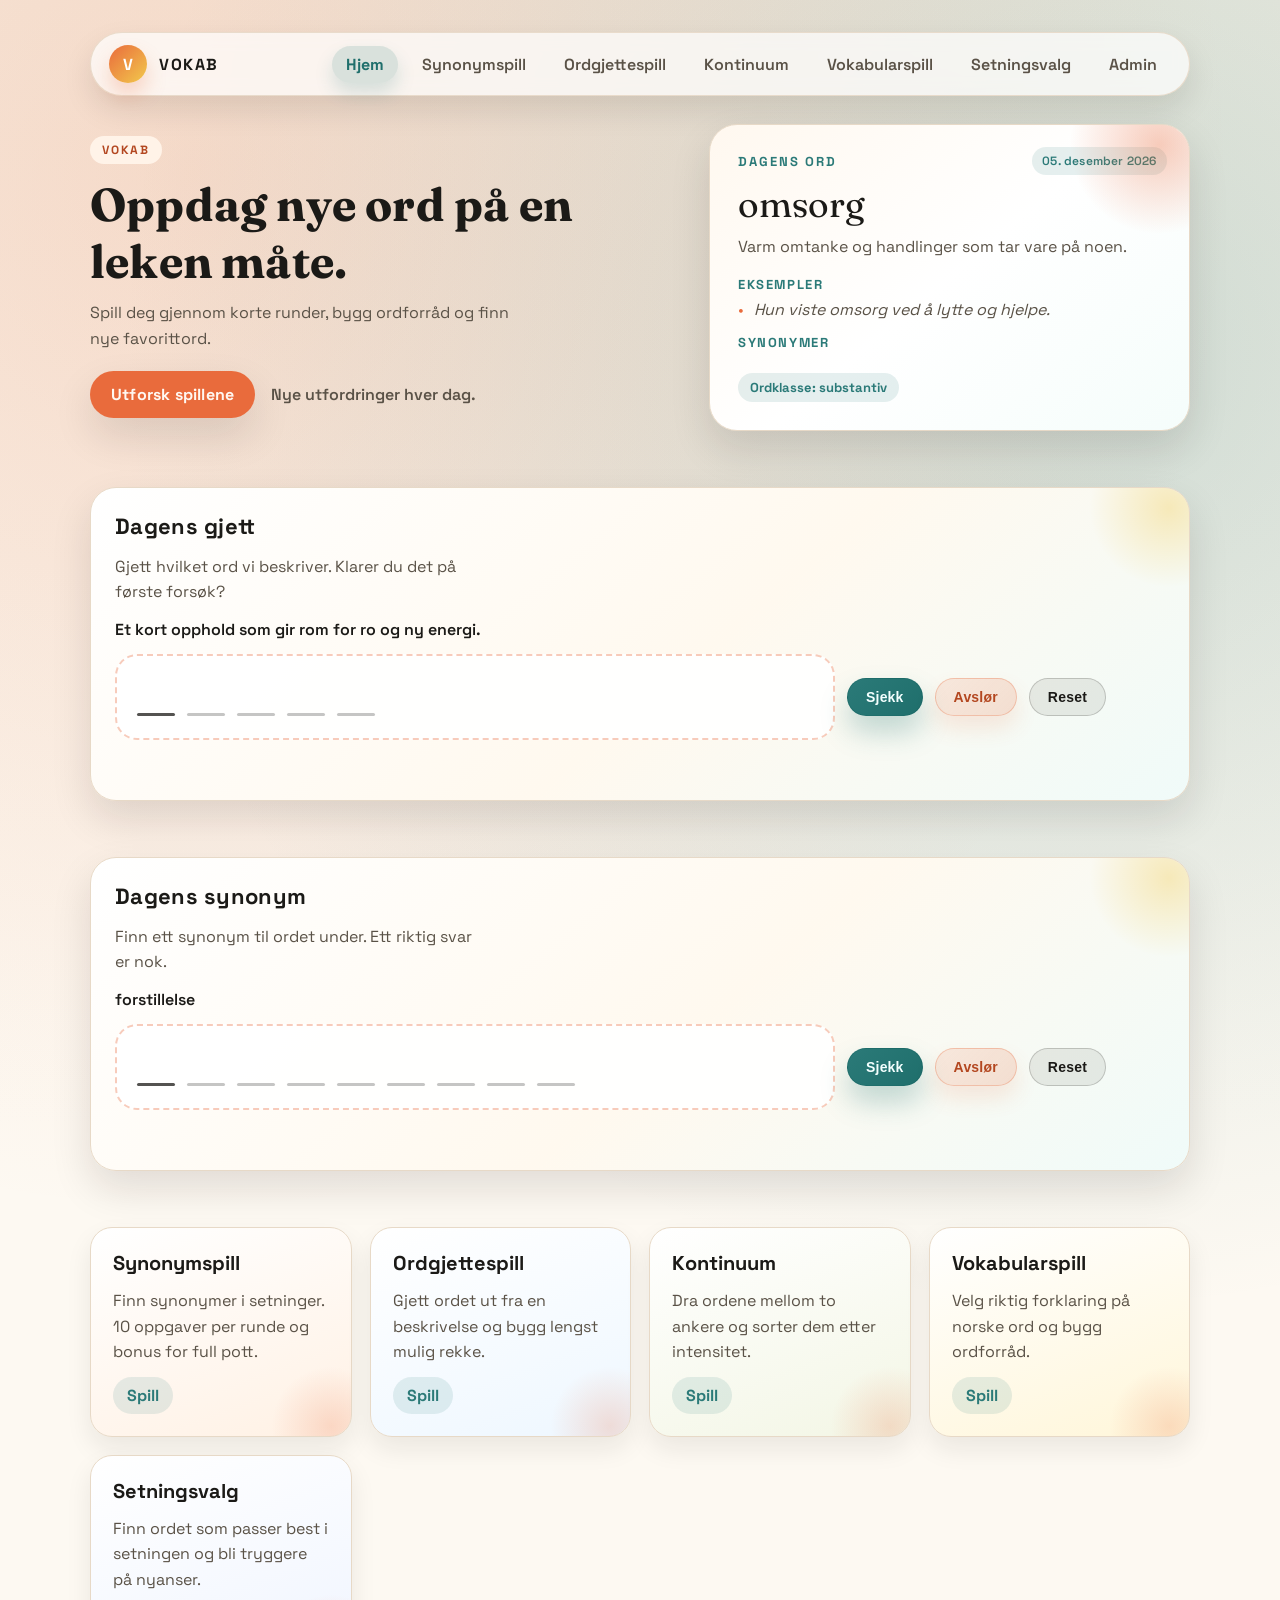
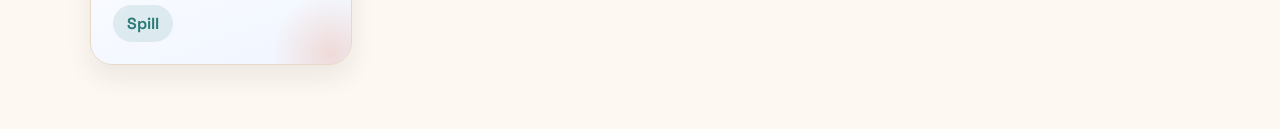
==== commit 07b5aa19: "Litt" ====
--- a/index.html
+++ b/index.html
@@ -7,7 +7,7 @@
   <link rel="preconnect" href="https://fonts.googleapis.com" />
   <link rel="preconnect" href="https://fonts.gstatic.com" crossorigin />
   <link href="https://fonts.googleapis.com/css2?family=Fraunces:wght@600;700&family=Space+Grotesk:wght@400;600;700&display=swap" rel="stylesheet" />
-  <link rel="stylesheet" href="style.css" />
+  <link rel="stylesheet" href="style.css?v=20260201" />
 </head>
 <body>
   <nav class="site-nav">
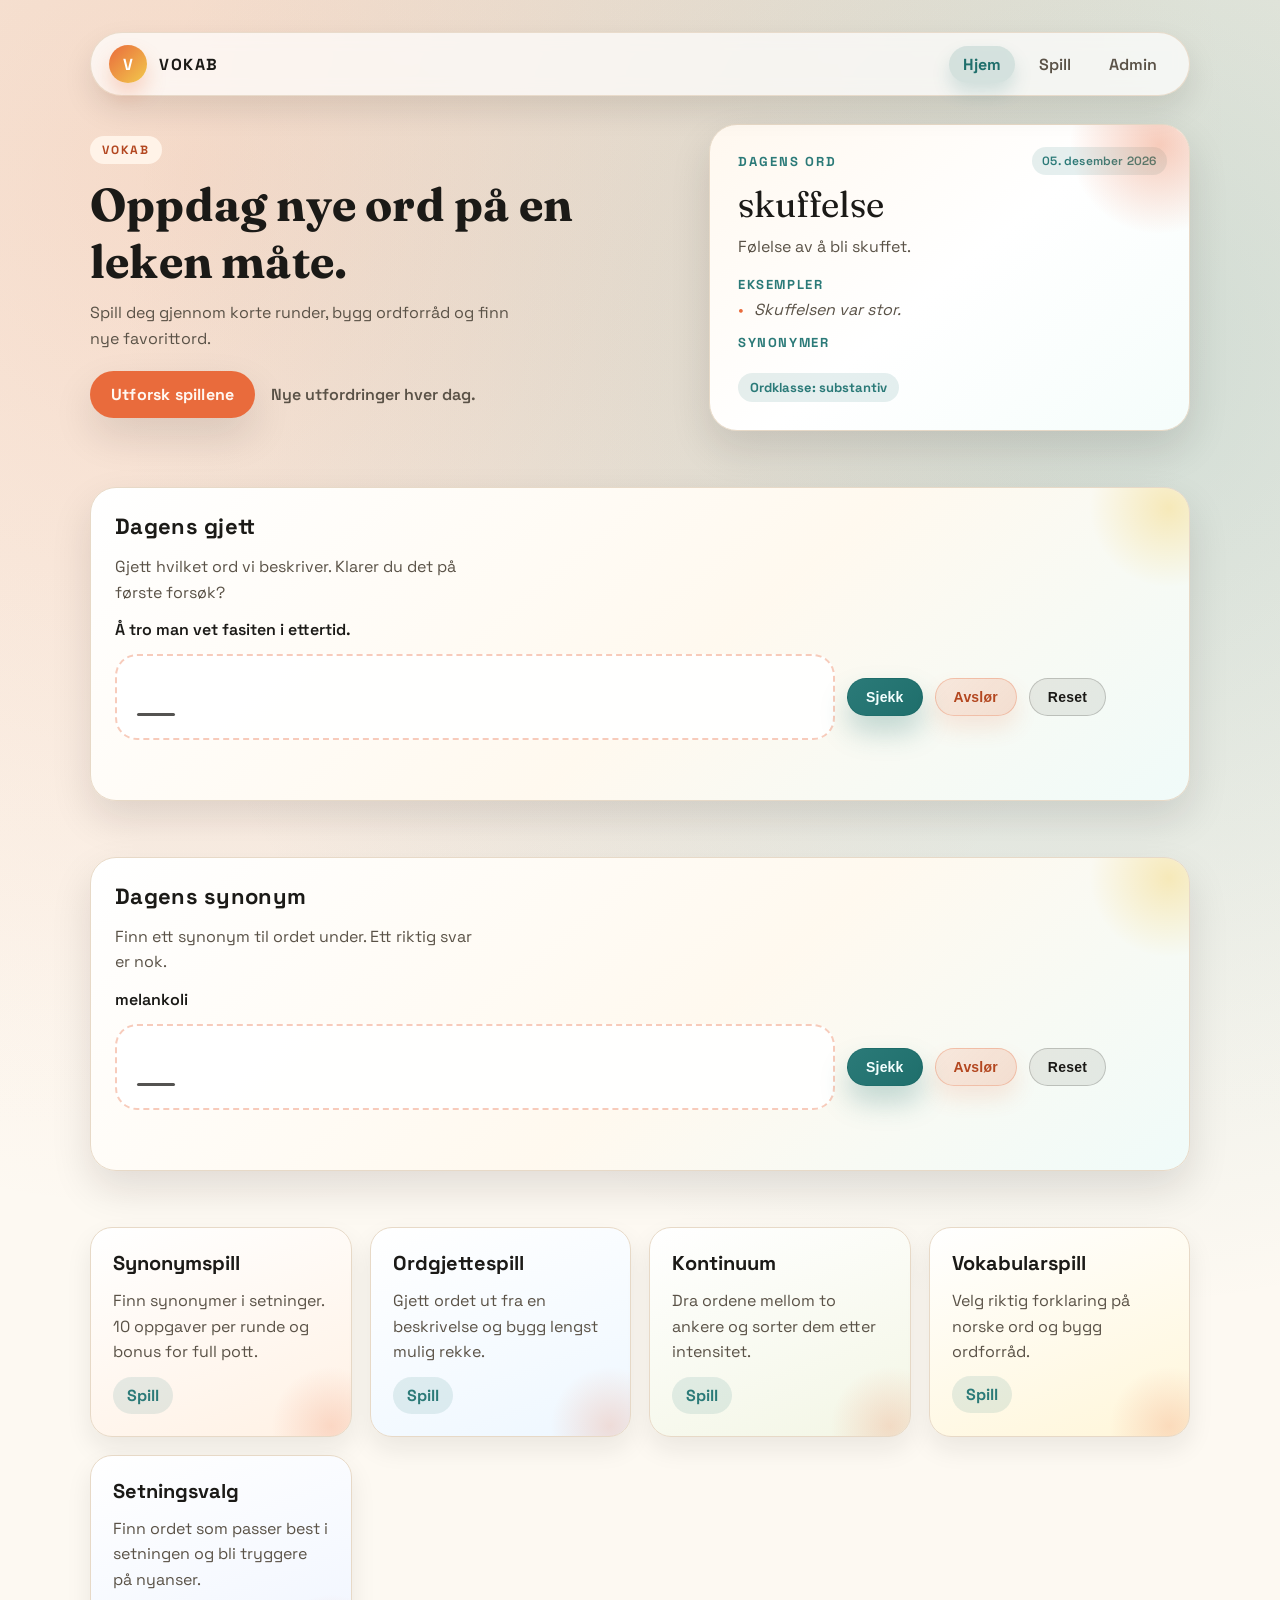
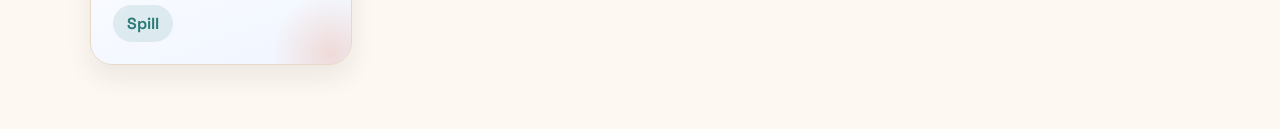
==== commit 6acb7944: "Refactor navigation and admin panel UI - Implemented a dropdown menu for game links in admin.html, i" ====
--- a/index.html
+++ b/index.html
@@ -17,11 +17,16 @@
     </a>
     <div class="nav-links" aria-label="Spillmeny">
       <a class="nav-home is-active" href="index.html" aria-current="page">Hjem</a>
-      <a href="games/synonymspill/index.html">Synonymspill</a>
-      <a href="games/ordgjettespill/index.html">Ordgjettespill</a>
-      <a href="games/kontinuum/index.html">Kontinuum</a>
-      <a href="games/vokabularspill/index.html">Vokabularspill</a>
-      <a href="games/setningsvalg/index.html">Setningsvalg</a>
+      <div class="nav-dropdown">
+        <button class="nav-dropdown-toggle" type="button" aria-haspopup="true">Spill</button>
+        <div class="nav-dropdown-menu" role="menu">
+          <a href="games/synonymspill/index.html">Synonymspill</a>
+          <a href="games/ordgjettespill/index.html">Ordgjettespill</a>
+          <a href="games/kontinuum/index.html">Kontinuum</a>
+          <a href="games/vokabularspill/index.html">Vokabularspill</a>
+          <a href="games/setningsvalg/index.html">Setningsvalg</a>
+        </div>
+      </div>
       <a href="admin.html">Admin</a>
     </div>
   </nav>
--- a/style.css
+++ b/style.css
@@ -39,6 +39,8 @@
   gap: 16px;
   box-shadow: 0 14px 30px rgba(21, 18, 14, 0.1);
   backdrop-filter: blur(8px);
+  position: relative;
+  z-index: 120;
 }
 
 .brand {
@@ -109,6 +111,55 @@
   background: rgba(43, 122, 120, 0.16);
   color: #1f6f6c;
   box-shadow: 0 10px 18px rgba(43, 122, 120, 0.18);
+}
+
+.nav-dropdown {
+  position: relative;
+}
+
+.nav-dropdown-toggle {
+  background: transparent;
+  border: 0;
+  color: var(--muted);
+  padding: 8px 14px;
+  border-radius: 999px;
+  font: inherit;
+  font-weight: 600;
+  cursor: pointer;
+  transition: background 0.2s ease, color 0.2s ease, transform 0.2s ease;
+}
+
+.nav-dropdown-toggle:hover,
+.nav-dropdown-toggle:focus-visible {
+  background: rgba(233, 107, 60, 0.12);
+  color: #b34720;
+  transform: translateY(-1px);
+}
+
+.nav-dropdown-menu {
+  position: absolute;
+  top: calc(100% + 10px);
+  right: 0;
+  min-width: 220px;
+  background: #fffdf9;
+  border: 1px solid rgba(231, 217, 199, 0.9);
+  border-radius: 18px;
+  padding: 10px;
+  box-shadow: 0 16px 30px rgba(21, 18, 14, 0.12);
+  display: none;
+  flex-direction: column;
+  gap: 6px;
+  z-index: 60;
+}
+
+.nav-dropdown-menu a {
+  padding: 8px 12px;
+  border-radius: 12px;
+}
+
+.nav-dropdown:hover .nav-dropdown-menu,
+.nav-dropdown:focus-within .nav-dropdown-menu {
+  display: flex;
 }
 
 .landing {
@@ -501,7 +552,7 @@
   bottom: 8px;
   height: 3px;
   border-radius: 999px;
-  background: rgba(27, 26, 23, 0.25);
+  background: transparent;
 }
 
 .quick-slot.is-active {
@@ -521,7 +572,7 @@
 }
 
 .quick-slots.is-locked .quick-slot::after {
-  background: rgba(43, 122, 120, 0.35);
+  background: transparent;
 }
 
 .btn.secondary {
@@ -943,6 +994,20 @@
   .daily-card {
     padding: 22px;
   }
+
+  .quick-slots {
+    flex-wrap: nowrap;
+    overflow-x: auto;
+    gap: 6px;
+    padding: 12px 14px;
+    min-height: 62px;
+  }
+
+  .quick-slot {
+    width: 32px;
+    height: 44px;
+    font-size: 18px;
+  }
 }
 
 /* Admin panel */
@@ -1203,6 +1268,43 @@
   text-align: center;
 }
 
+.admin-checks {
+  grid-column: 1 / -1;
+}
+
+.admin-checks-grid {
+  display: flex;
+  flex-wrap: wrap;
+  gap: 10px;
+  margin-top: 6px;
+}
+
+.admin-check {
+  display: inline-flex;
+  align-items: center;
+  gap: 8px;
+  background: rgba(43, 122, 120, 0.08);
+  border: 1px solid rgba(43, 122, 120, 0.18);
+  border-radius: 999px;
+  padding: 8px 14px;
+  font-weight: 600;
+  font-size: 13px;
+  color: var(--accent-2);
+}
+
+.admin-check input {
+  accent-color: var(--accent-2);
+}
+
+body:not(.is-addword) #admin-form {
+  display: none;
+}
+
+body.is-addword .admin-list-header,
+body.is-addword #admin-list {
+  display: none;
+}
+
 .admin-toolbar {
   display: flex;
   justify-content: space-between;
